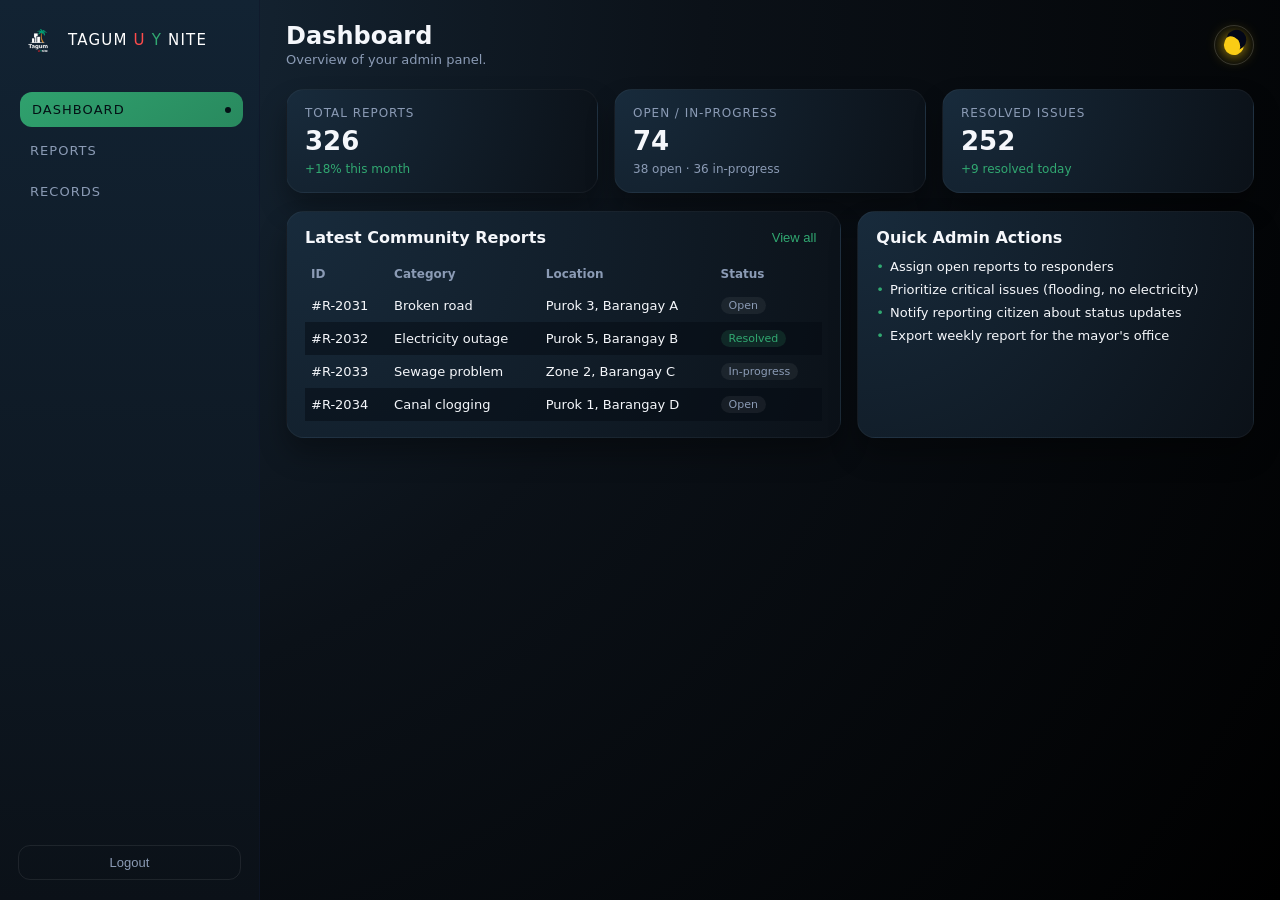
==== dashboard.html @ d2d7cd24 "Initial commit: TAGUM UYNITE admin panel" ====
<!DOCTYPE html>
<html lang="en">
<head>
  <meta charset="UTF-8" />
  <meta name="viewport" content="width=device-width, initial-scale=1.0" />
  <title>TAGUM UYNITE - Admin Panel</title>
  <link rel="stylesheet" href="styles.css" />
</head>
<body class="app-body" data-theme="dark">
  <div class="app-layout">
    <aside class="sidebar">
      <div class="sidebar-brand">
        <div class="brand-mark small">
          <img src="images/LOGO.png" alt="TAGUM UYNITE logo" />
        </div>
        <span class="sidebar-title">
          <span class="brand-part">TAGUM</span>
          <span class="brand-letter brand-u">U</span>
          <span class="brand-letter brand-y">Y</span>
          <span class="brand-part">NITE</span>
        </span>
      </div>
      <nav class="sidebar-nav">
        <a href="#" class="nav-item active" data-view="dashboard">
          <span>DASHBOARD</span>
        </a>
        <a href="#" class="nav-item" data-view="reports">
          <span>REPORTS</span>
        </a>
        <a href="#" class="nav-item" data-view="records">
          <span>RECORDS</span>
        </a>
      </nav>
      <div class="sidebar-footer">
        <button class="btn-ghost" id="logoutBtn">Logout</button>
      </div>
    </aside>

    <main class="app-main">
      <header class="app-header">
        <div>
          <h1 id="viewTitle">Dashboard</h1>
          <p class="muted" id="viewSubtitle">Overview of your admin panel.</p>
        </div>
        <div class="header-actions">
          <button class="btn-outline theme-toggle" id="themeToggle" aria-label="Toggle light and dark mode">
            <span class="theme-icon"></span>
          </button>
        </div>
      </header>
      <section class="view" id="view-dashboard">
        <section class="grid grid-3">
          <div class="card kpi">
            <span class="kpi-label">Total Reports</span>
            <span class="kpi-value">326</span>
            <span class="kpi-trend positive">+18% this month</span>
          </div>
          <div class="card kpi">
            <span class="kpi-label">Open / In-Progress</span>
            <span class="kpi-value">74</span>
            <span class="kpi-trend">38 open · 36 in-progress</span>
          </div>
          <div class="card kpi">
            <span class="kpi-label">Resolved Issues</span>
            <span class="kpi-value">252</span>
            <span class="kpi-trend positive">+9 resolved today</span>
          </div>
        </section>

        <section class="grid grid-2">
          <div class="card table-card">
            <div class="card-header">
              <h2>Latest Community Reports</h2>
              <button class="link-button">View all</button>
            </div>
            <table class="table">
              <thead>
                <tr>
                  <th>ID</th>
                  <th>Category</th>
                  <th>Location</th>
                  <th>Status</th>
                </tr>
              </thead>
              <tbody>
                <tr>
                  <td>#R-2031</td>
                  <td>Broken road</td>
                  <td>Purok 3, Barangay A</td>
                  <td><span class="badge badge-muted">Open</span></td>
                </tr>
                <tr>
                  <td>#R-2032</td>
                  <td>Electricity outage</td>
                  <td>Purok 5, Barangay B</td>
                  <td><span class="badge badge-success">Resolved</span></td>
                </tr>
                <tr>
                  <td>#R-2033</td>
                  <td>Sewage problem</td>
                  <td>Zone 2, Barangay C</td>
                  <td><span class="badge badge-muted">In-progress</span></td>
                </tr>
                <tr>
                  <td>#R-2034</td>
                  <td>Canal clogging</td>
                  <td>Purok 1, Barangay D</td>
                  <td><span class="badge badge-muted">Open</span></td>
                </tr>
              </tbody>
            </table>
          </div>

          <div class="card list-card">
            <div class="card-header">
              <h2>Quick Admin Actions</h2>
            </div>
            <ul class="list">
              <li>Assign open reports to responders</li>
              <li>Prioritize critical issues (flooding, no electricity)</li>
              <li>Notify reporting citizen about status updates</li>
              <li>Export weekly report for the mayor's office</li>
            </ul>
          </div>
        </section>
      </section>

      <section class="view hidden" id="view-reports">
        <section class="grid grid-2">
          <div class="card">
            <div class="card-header">
              <h2>Reports Summary</h2>
            </div>
            <p class="muted">Overview of all community issue reports across the city.</p>
            <ul class="list">
              <li>Filter by barangay, category, or date range</li>
              <li>Identify hotspots for broken roads or flooding</li>
              <li>Monitor which departments respond the fastest</li>
            </ul>
          </div>
          <div class="card table-card">
            <div class="card-header">
              <h2>Reports by Category</h2>
            </div>
            <table class="table">
              <thead>
                <tr>
                  <th>Category</th>
                  <th>Open</th>
                  <th>In-Progress</th>
                  <th>Resolved</th>
                </tr>
              </thead>
              <tbody>
                <tr>
                  <td>Broken roads</td>
                  <td>14</td>
                  <td>9</td>
                  <td>63</td>
                </tr>
                <tr>
                  <td>Electricity issues</td>
                  <td>6</td>
                  <td>8</td>
                  <td>41</td>
                </tr>
                <tr>
                  <td>Sewage system</td>
                  <td>11</td>
                  <td>7</td>
                  <td>32</td>
                </tr>
                <tr>
                  <td>Canal / drainage</td>
                  <td>7</td>
                  <td>5</td>
                  <td>28</td>
                </tr>
              </tbody>
            </table>
          </div>
        </section>
      </section>

      <section class="view hidden" id="view-records">
        <section class="grid grid-2">
          <div class="card table-card">
            <div class="card-header">
              <h2>All Report Records</h2>
            </div>
            <table class="table">
              <thead>
                <tr>
                  <th>ID</th>
                  <th>Category</th>
                  <th>Location</th>
                  <th>Status</th>
                </tr>
              </thead>
              <tbody>
                <tr>
                  <td>#R-1998</td>
                  <td>Broken road</td>
                  <td>Barangay A, Purok 2</td>
                  <td><span class="badge badge-success">Resolved</span></td>
                </tr>
                <tr>
                  <td>#R-2005</td>
                  <td>Electricity issue</td>
                  <td>Barangay B, Purok 1</td>
                  <td><span class="badge badge-muted">In-progress</span></td>
                </tr>
                <tr>
                  <td>#R-2012</td>
                  <td>Sewage problem</td>
                  <td>Barangay C, Zone 4</td>
                  <td><span class="badge badge-muted">Open</span></td>
                </tr>
                <tr>
                  <td>#R-2020</td>
                  <td>Canal clogging</td>
                  <td>Barangay D, Purok 6</td>
                  <td><span class="badge badge-success">Resolved</span></td>
                </tr>
              </tbody>
            </table>
          </div>
          <div class="card list-card">
            <div class="card-header">
              <h2>Record Management</h2>
            </div>
            <ul class="list">
              <li>Search records by ID, location, or resident name</li>
              <li>Update status (Open, In-progress, Resolved)</li>
              <li>Attach notes from field inspectors</li>
              <li>Archive old records after resolution</li>
            </ul>
          </div>
        </section>
      </section>
    </main>
  </div>
  <script src="script.js"></script>
  </body>
</html>
---- styles.css ----
:root {
  --color-bg: #0b1118;
  --color-surface: #122333;
  --color-surface-alt: #182b3c;
  --color-accent: #31a871;
  --color-text: #f5f7fb;
  --color-text-muted: #8b9bb5;
  --radius-lg: 18px;
  --radius-md: 12px;
  --radius-sm: 999px;
  --shadow-soft: 0 18px 45px rgba(0, 0, 0, 0.35);
  --shadow-subtle: 0 12px 30px rgba(0, 0, 0, 0.28);
  --transition-fast: 180ms ease-out;
  --border-subtle: 1px solid rgba(255, 255, 255, 0.06);
}

body[data-theme="light"],
.app-body[data-theme="light"] {
  --color-bg: #f3f6fb;
  --color-surface: #ffffff;
  --color-surface-alt: #e5edf6;
  --color-text: #0b1118;
  --color-text-muted: #5c6b82;
  --shadow-soft: 0 18px 45px rgba(15, 23, 42, 0.16);
  --shadow-subtle: 0 12px 30px rgba(15, 23, 42, 0.12);
  --border-subtle: 1px solid rgba(15, 23, 42, 0.08);
}

*,
*::before,
*::after {
  box-sizing: border-box;
}

body {
  margin: 0;
  font-family: system-ui, -apple-system, BlinkMacSystemFont, "SF Pro Text", sans-serif;
  background: radial-gradient(circle at top left, #182b3c 0, #0b1118 45%, #000 100%);
  color: var(--color-text);
}

img {
  max-width: 100%;
  display: block;
}

a {
  color: inherit;
  text-decoration: none;
}

/* AUTH LAYOUT */

.auth-body {
  min-height: 100vh;
  display: flex;
  align-items: stretch;
  justify-content: center;
  padding: 0;
}

.auth-wrapper {
  width: 100%;
  min-height: 100vh;
  background: linear-gradient(135deg, rgba(18, 35, 51, 0.96), rgba(24, 43, 60, 0.98));
  display: grid;
  grid-template-columns: minmax(0, 1.1fr) minmax(0, 1fr);
  overflow: hidden;
}

.auth-side {
  padding: 32px 36px;
}

.auth-side-media {
  position: relative;
  background: radial-gradient(circle at top left, #31a87122 0, transparent 55%),
    radial-gradient(circle at bottom right, #31a87133 0, transparent 60%),
    linear-gradient(145deg, #122333, #182b3c);
  display: flex;
  flex-direction: column;
  justify-content: space-between;
}

.brand {
  display: flex;
  align-items: center;
  gap: 12px;
}

.brand-mark {
  width: 56px;
  height: 56px;
  display: flex;
  align-items: center;
  justify-content: center;
}

.brand-mark img {
  max-width: 100%;
  max-height: 100%;
  display: block;
}

.brand-mark.small {
  width: 40px;
  height: 40px;
}

.brand-text {
  display: flex;
  flex-direction: column;
  gap: 2px;
}

.brand-name {
  font-size: 18px;
  letter-spacing: 0.06em;
  text-transform: uppercase;
  color: #ffffff;
}

.brand-part {
  color: #ffffff;
}

.brand-letter {
  color: #ffffff;
}

.brand-letter.brand-u {
  color: #ff4b4b;
}

.brand-letter.brand-y {
  color: #31a871;
}

.brand-subtitle {
  font-size: 12px;
  color: var(--color-text-muted);
}

.media-copy {
  margin-top: 72px;
  max-width: 320px;
}

.media-copy h1 {
  margin: 0 0 10px;
  font-size: 28px;
}

.media-copy p {
  margin: 0;
  color: var(--color-text-muted);
  line-height: 1.5;
}

.media-footer {
  font-size: 13px;
  color: var(--color-text-muted);
  opacity: 0.9;
}

.auth-side-form {
  display: flex;
  flex-direction: column;
  align-items: center;
  justify-content: center;
  background: radial-gradient(circle at top, #182b3cbb 0, #122333 55%, #0b1118 100%);
}

.auth-form-card {
  width: 100%;
  max-width: 420px;
  padding: 40px 32px;
}

.auth-form-card h2 {
  margin: 0 0 4px;
}

.auth-subtitle {
  margin: 0 0 24px;
  font-size: 14px;
  color: var(--color-text-muted);
}

.auth-form {
  display: flex;
  flex-direction: column;
  gap: 16px;
}

.field-group {
  display: flex;
  flex-direction: column;
  gap: 6px;
}

.field-group label {
  font-size: 13px;
  color: var(--color-text-muted);
}

input[type="email"],
input[type="password"] {
  padding: 10px 12px;
  border-radius: 12px;
  border: 1px solid rgba(255, 255, 255, 0.06);
  background: rgba(3, 10, 18, 0.95);
  color: var(--color-text);
  font-size: 14px;
  outline: none;
  transition: border-color var(--transition-fast), box-shadow var(--transition-fast), background var(--transition-fast);
}

input::placeholder {
  color: #4b5a70;
}

input:focus {
  border-color: var(--color-accent);
  box-shadow: 0 0 0 1px rgba(49, 168, 113, 0.6);
  background: rgba(3, 10, 18, 0.99);
}

.field-inline {
  display: flex;
  align-items: center;
  justify-content: space-between;
  font-size: 13px;
}

.checkbox {
  display: inline-flex;
  align-items: center;
  gap: 6px;
  cursor: pointer;
  color: var(--color-text-muted);
}

.checkbox input {
  width: 14px;
  height: 14px;
  border-radius: 4px;
}

.link-muted {
  color: var(--color-text-muted);
  font-size: 13px;
}

.link-muted:hover {
  color: var(--color-accent);
}

.btn {
  display: inline-flex;
  align-items: center;
  justify-content: center;
  padding: 10px 14px;
  border-radius: 999px;
  border: none;
  cursor: pointer;
  font-weight: 600;
  font-size: 14px;
  letter-spacing: 0.04em;
  text-transform: uppercase;
  transition: transform var(--transition-fast), box-shadow var(--transition-fast), background var(--transition-fast);
}

.btn-primary {
  background: linear-gradient(145deg, #31a871, #2a8f61);
  color: #041015;
  box-shadow: 0 14px 32px rgba(0, 0, 0, 0.45);
  width: 100%;
}

.btn-primary:hover {
  transform: translateY(-1px);
  box-shadow: 0 18px 40px rgba(0, 0, 0, 0.55);
}

.auth-footer-text {
  margin-top: 18px;
  font-size: 12px;
  color: var(--color-text-muted);
}

/* APP LAYOUT */

.app-body {
  min-height: 100vh;
  background: radial-gradient(circle at top left, var(--color-surface-alt) 0, var(--color-bg) 45%, #000 100%);
}

.app-layout {
  display: grid;
  grid-template-columns: 260px minmax(0, 1fr);
  min-height: 100vh;
}

.sidebar {
  background: linear-gradient(180deg, #122333, #0b1118);
  border-right: 1px solid rgba(15, 23, 42, 0.6);
  padding: 20px 18px;
  display: flex;
  flex-direction: column;
}

.sidebar-brand {
  display: flex;
  align-items: center;
  gap: 10px;
  margin-bottom: 32px;
}

.sidebar-title {
  font-size: 15px;
  letter-spacing: 0.08em;
  text-transform: uppercase;
}

.sidebar-nav {
  display: flex;
  flex-direction: column;
  gap: 6px;
}

.nav-item {
  padding: 10px 12px;
  border-radius: 12px;
  color: var(--color-text-muted);
  font-size: 13px;
  letter-spacing: 0.08em;
  text-transform: uppercase;
  display: flex;
  align-items: center;
  justify-content: space-between;
  transition: background var(--transition-fast), color var(--transition-fast), transform var(--transition-fast);
}

.nav-item::after {
  content: "";
  width: 6px;
  height: 6px;
  border-radius: 999px;
  background: transparent;
}

.nav-item:hover {
  background: rgba(49, 168, 113, 0.12);
  color: var(--color-text);
}

.nav-item.active {
  background: linear-gradient(145deg, rgba(49, 168, 113, 0.95), rgba(42, 143, 97, 0.95));
  color: #041015;
  transform: translateX(2px);
}

.nav-item.active::after {
  background: #041015;
}

.sidebar-footer {
  margin-top: auto;
}

.btn-ghost {
  width: 100%;
  padding: 9px 12px;
  border-radius: 12px;
  border: 1px solid rgba(255, 255, 255, 0.08);
  background: transparent;
  color: var(--color-text-muted);
  font-size: 13px;
  cursor: pointer;
  transition: background var(--transition-fast), color var(--transition-fast), border-color var(--transition-fast);
}

.btn-ghost:hover {
  background: rgba(255, 255, 255, 0.03);
  color: var(--color-text);
  border-color: rgba(255, 255, 255, 0.16);
}

.app-main {
  padding: 22px 26px 28px;
}

.app-header {
  display: flex;
  align-items: center;
  justify-content: space-between;
  gap: 16px;
  margin-bottom: 22px;
}

.app-header h1 {
  margin: 0;
  font-size: 24px;
}

.muted {
  margin: 2px 0 0;
  color: var(--color-text-muted);
  font-size: 13px;
}

.header-actions {
  display: flex;
  align-items: center;
  gap: 10px;
}

.btn-outline {
  padding: 8px 14px;
  border-radius: 999px;
  border: 1px solid rgba(255, 255, 255, 0.16);
  background: transparent;
  color: var(--color-text);
  font-size: 13px;
  cursor: pointer;
  transition: background var(--transition-fast), border-color var(--transition-fast);
}

.btn-outline:hover {
  background: rgba(255, 255, 255, 0.04);
}

.grid {
  display: grid;
  gap: 16px;
}

.grid-3 {
  grid-template-columns: repeat(3, minmax(0, 1fr));
  margin-bottom: 18px;
}

.grid-2 {
  grid-template-columns: 1.4fr 1fr;
}

.card {
  background: radial-gradient(circle at top left, var(--color-surface-alt), var(--color-bg));
  border-radius: 18px;
  padding: 16px 18px;
  border: 1px solid rgba(255, 255, 255, 0.04);
  box-shadow: 0 16px 28px rgba(0, 0, 0, 0.32);
}

.card-header {
  display: flex;
  align-items: center;
  justify-content: space-between;
  margin-bottom: 12px;
}

.card-header h2 {
  margin: 0;
  font-size: 16px;
}

.link-button {
  border: none;
  background: transparent;
  color: var(--color-accent);
  font-size: 13px;
  cursor: pointer;
}

.kpi {
  display: flex;
  flex-direction: column;
  gap: 6px;
}

.kpi-label {
  font-size: 12px;
  text-transform: uppercase;
  letter-spacing: 0.08em;
  color: var(--color-text-muted);
}

.kpi-value {
  font-size: 26px;
  font-weight: 600;
}

.kpi-trend {
  font-size: 12px;
  color: var(--color-text-muted);
}

.kpi-trend.positive {
  color: var(--color-accent);
}

.table-card {
  overflow: hidden;
}

.table {
  width: 100%;
  border-collapse: collapse;
  font-size: 13px;
}

.table th,
.table td {
  padding: 8px 6px;
  text-align: left;
}

.table thead {
  color: var(--color-text-muted);
  font-size: 12px;
}

.table tbody tr:nth-child(even) {
  background: rgba(4, 10, 18, 0.5);
}

.badge {
  display: inline-flex;
  align-items: center;
  padding: 2px 8px;
  border-radius: 999px;
  font-size: 11px;
}

.badge-success {
  background: rgba(49, 168, 113, 0.16);
  color: var(--color-accent);
}

.badge-muted {
  background: rgba(255, 255, 255, 0.06);
  color: var(--color-text-muted);
}

.list {
  list-style: none;
  margin: 0;
  padding: 0;
  display: flex;
  flex-direction: column;
  gap: 8px;
  font-size: 13px;
}

.list li::before {
  content: "•";
  color: var(--color-accent);
  margin-right: 6px;
}

.view {
  display: block;
}

.view.hidden {
  display: none;
}

.theme-toggle {
  display: inline-flex;
  align-items: center;
  justify-content: center;
  width: 40px;
  height: 40px;
  padding: 0;
  border-radius: 999px;
}

.theme-toggle .theme-icon {
  width: 20px;
  height: 20px;
  border-radius: 50%;
  position: relative;
  background: #facc15; /* sun / moon base */
  box-shadow: 0 0 12px rgba(250, 204, 21, 0.7);
  transition: background var(--transition-fast), transform var(--transition-fast), box-shadow var(--transition-fast),
    border-radius var(--transition-fast);
}

.theme-toggle .theme-icon::before {
  content: "";
  position: absolute;
  inset: 0;
  border-radius: 50%;
  box-shadow: 8px -4px 0 0 #020617; /* dark cutout for moon */
  opacity: 0;
  transform: translateX(0);
  transition: opacity var(--transition-fast), transform var(--transition-fast);
}

.app-body[data-theme="dark"] .theme-toggle .theme-icon {
  background: #facc15; /* keep yellow so moon stays visible */
  box-shadow: 0 0 16px rgba(250, 204, 21, 0.9);
  transform: rotate(-20deg);
}

.app-body[data-theme="dark"] .theme-toggle .theme-icon::before {
  opacity: 1;
  transform: translateX(-4px);
}

/* RESPONSIVE */

@media (max-width: 900px) {
  .auth-wrapper {
    grid-template-columns: minmax(0, 1fr);
  }

  .auth-side-media {
    display: none;
  }

  .app-layout {
    grid-template-columns: 72px minmax(0, 1fr);
  }

  .sidebar-title {
    display: none;
  }

  .nav-item span {
    font-size: 0;
  }
}

@media (max-width: 720px) {
  .app-header {
    flex-direction: column;
    align-items: flex-start;
  }

  .grid-3 {
    grid-template-columns: repeat(1, minmax(0, 1fr));
  }

  .grid-2 {
    grid-template-columns: minmax(0, 1fr);
  }
}
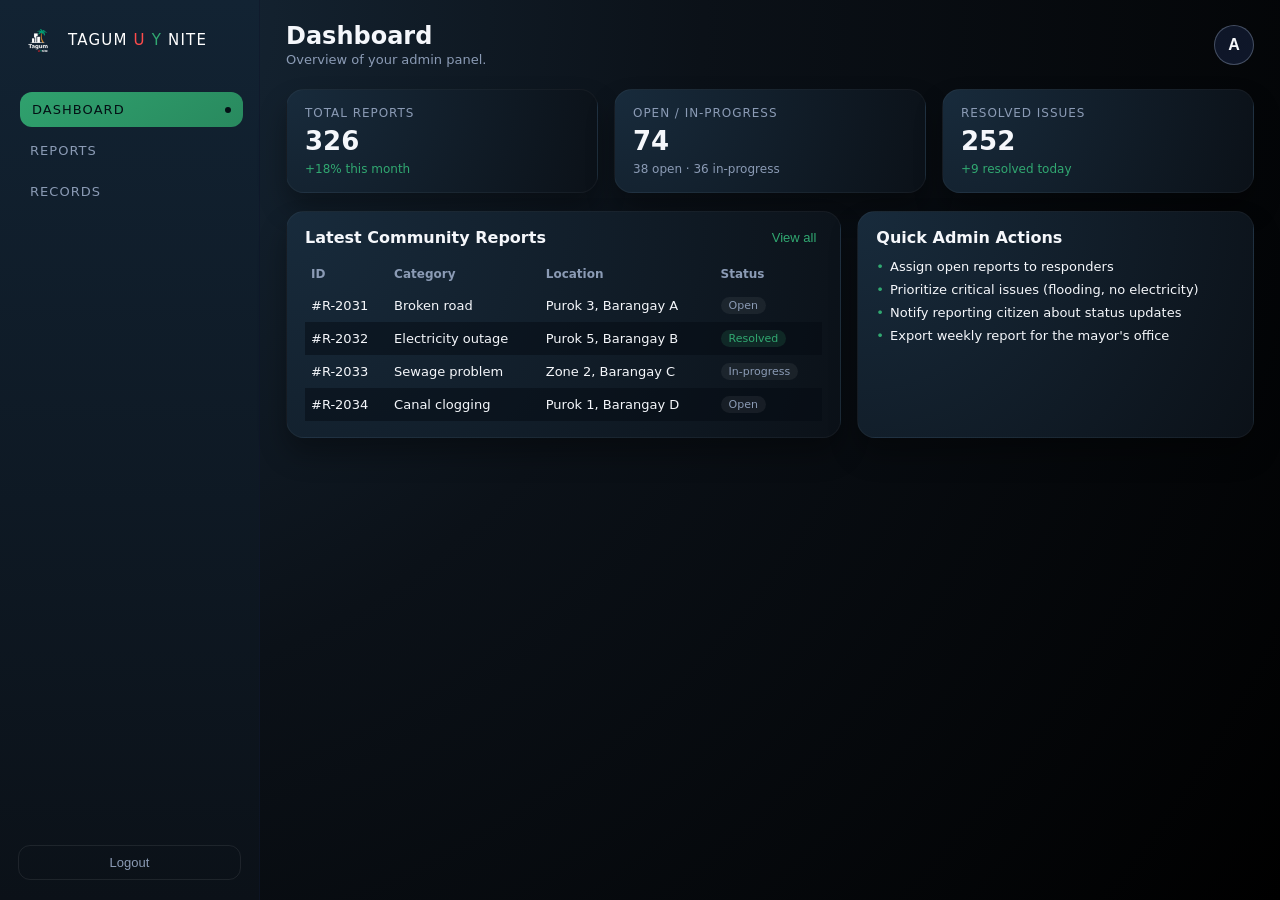
==== commit 28ff186f: "Add account dropdown, new theme toggle, and mobile/admin UI polish" ====
--- a/dashboard.html
+++ b/dashboard.html
@@ -32,7 +32,7 @@
         </a>
       </nav>
       <div class="sidebar-footer">
-        <button class="btn-ghost" id="logoutBtn">Logout</button>
+        <button class="btn-ghost logout-btn">Logout</button>
       </div>
     </aside>
 
@@ -43,9 +43,25 @@
           <p class="muted" id="viewSubtitle">Overview of your admin panel.</p>
         </div>
         <div class="header-actions">
-          <button class="btn-outline theme-toggle" id="themeToggle" aria-label="Toggle light and dark mode">
-            <span class="theme-icon"></span>
-          </button>
+          <div class="account-menu">
+            <button class="account-btn" id="accountBtn" aria-label="Open account menu">
+              <span class="account-avatar">A</span>
+            </button>
+            <div class="account-dropdown" id="accountDropdown">
+              <div class="account-header">
+                <div class="account-name">Admin</div>
+                <div class="account-email">admin@tagumuynite.com</div>
+              </div>
+              <button type="button" class="account-item">Profile settings</button>
+              <button type="button" class="account-item account-item-inline theme-row">
+                <span>Theme</span>
+                <span class="theme-chip theme-toggle" aria-label="Toggle light and dark mode">
+                  <span class="theme-label">Dark</span>
+                </span>
+              </button>
+              <button type="button" class="account-item account-logout logout-btn">Logout</button>
+            </div>
+          </div>
         </div>
       </header>
       <section class="view" id="view-dashboard">
@@ -239,6 +255,11 @@
         </section>
       </section>
     </main>
+    <nav class="mobile-bottom-nav">
+      <button class="mobile-nav-item active" data-view="dashboard">Dashboard</button>
+      <button class="mobile-nav-item" data-view="reports">Reports</button>
+      <button class="mobile-nav-item" data-view="records">Records</button>
+    </nav>
   </div>
   <script src="script.js"></script>
   </body>
--- a/styles.css
+++ b/styles.css
@@ -35,7 +35,7 @@
 body {
   margin: 0;
   font-family: system-ui, -apple-system, BlinkMacSystemFont, "SF Pro Text", sans-serif;
-  background: radial-gradient(circle at top left, #182b3c 0, #0b1118 45%, #000 100%);
+  background: radial-gradient(circle at top left, var(--color-surface-alt) 0, var(--color-bg) 45%, #000 100%);
   color: var(--color-text);
 }
 
@@ -391,6 +391,51 @@
   padding: 22px 26px 28px;
 }
 
+.mobile-bottom-nav {
+  position: fixed;
+  left: 0;
+  right: 0;
+  bottom: 0;
+  height: 60px;
+  padding: 0 18px;
+  display: none;
+  align-items: center;
+  justify-content: space-between;
+  background: radial-gradient(circle at top, rgba(15, 23, 42, 0.96), rgba(2, 6, 23, 0.98));
+  border-top: 1px solid rgba(15, 23, 42, 0.6);
+  backdrop-filter: blur(18px);
+  z-index: 30;
+  transition: transform var(--transition-fast), opacity var(--transition-fast);
+}
+
+.mobile-bottom-nav.hidden {
+  transform: translateY(100%);
+  opacity: 0;
+}
+
+.mobile-nav-item {
+  flex: 1;
+  margin: 0 4px;
+  height: 40px;
+  border-radius: 999px;
+  border: 1px solid rgba(148, 163, 184, 0.45);
+  background: transparent;
+  color: var(--color-text-muted);
+  font-size: 12px;
+  letter-spacing: 0.08em;
+  text-transform: uppercase;
+  cursor: pointer;
+  transition: background var(--transition-fast), color var(--transition-fast), border-color var(--transition-fast),
+    transform var(--transition-fast);
+}
+
+.mobile-nav-item.active {
+  background: linear-gradient(145deg, rgba(49, 168, 113, 0.95), rgba(42, 143, 97, 0.95));
+  border-color: transparent;
+  color: #041015;
+  transform: translateY(-1px);
+}
+
 .app-header {
   display: flex;
   align-items: center;
@@ -414,6 +459,151 @@
   display: flex;
   align-items: center;
   gap: 10px;
+}
+
+.account-menu {
+  position: relative;
+}
+
+.account-btn {
+  width: 40px;
+  height: 40px;
+  border-radius: 999px;
+  border: 1px solid rgba(148, 163, 184, 0.4);
+  background: radial-gradient(circle at top, rgba(15, 23, 42, 0.95), rgba(15, 23, 42, 0.98));
+  display: flex;
+  align-items: center;
+  justify-content: center;
+  cursor: pointer;
+  padding: 0;
+}
+
+.account-avatar {
+  font-size: 16px;
+  font-weight: 600;
+  color: var(--color-text);
+}
+
+/* Light mode polish for avatar */
+body[data-theme="light"] .account-btn,
+.app-body[data-theme="light"] .account-btn {
+  background: radial-gradient(circle at top, #e2e8f0, #cbd5f5);
+  border-color: rgba(148, 163, 184, 0.8);
+}
+
+.account-dropdown {
+  position: absolute;
+  right: 0;
+  top: 48px;
+  width: 220px;
+  padding: 10px 10px 8px;
+  border-radius: 16px;
+  background: radial-gradient(circle at top left, var(--color-surface-alt), var(--color-bg));
+  border: 1px solid rgba(15, 23, 42, 0.6);
+  box-shadow: 0 20px 40px rgba(0, 0, 0, 0.55);
+  display: none;
+  z-index: 40;
+}
+
+.account-dropdown.open {
+  display: block;
+}
+
+.account-header {
+  padding: 6px 4px 8px;
+  border-bottom: 1px solid rgba(148, 163, 184, 0.35);
+  margin-bottom: 6px;
+}
+
+.account-name {
+  font-size: 14px;
+  font-weight: 600;
+}
+
+.account-email {
+  font-size: 11px;
+  color: var(--color-text-muted);
+}
+
+.account-item {
+  width: 100%;
+  margin-top: 4px;
+  padding: 8px 10px;
+  border-radius: 10px;
+  border: none;
+  background: transparent;
+  color: var(--color-text);
+  font-size: 12px;
+  text-align: left;
+  cursor: pointer;
+}
+
+.account-item:hover {
+  background: rgba(15, 23, 42, 0.8);
+}
+
+.account-item-inline {
+  display: flex;
+  align-items: center;
+  justify-content: space-between;
+  gap: 8px;
+}
+
+.theme-chip {
+  display: inline-flex;
+  align-items: center;
+  justify-content: center;
+  min-width: 80px;
+  height: 28px;
+  padding: 0 6px 0 4px;
+  border-radius: 999px;
+  background: transparent;
+  border: 1px solid rgba(148, 163, 184, 0.55);
+  font-size: 10px;
+  text-transform: uppercase;
+  letter-spacing: 0.12em;
+  position: relative;
+  overflow: hidden;
+}
+
+.theme-chip .theme-label {
+  color: var(--color-text);
+  font-size: 0;
+}
+
+.theme-chip::before {
+  content: "";
+  position: absolute;
+  width: 20px;
+  height: 20px;
+  border-radius: 999px;
+  background: #facc15; /* sun */
+  box-shadow: 0 0 10px rgba(250, 204, 21, 0.7);
+  left: 4px;
+  top: 50%;
+  transform: translateY(-50%);
+  transition: left var(--transition-fast), background var(--transition-fast), box-shadow var(--transition-fast),
+    transform var(--transition-fast);
+}
+
+/* Light mode: show sun on left, label on right */
+body[data-theme="light"] .theme-chip::before,
+.app-body[data-theme="light"] .theme-chip::before {
+  left: 4px;
+  background: #facc15;
+  box-shadow: 0 0 10px rgba(250, 204, 21, 0.7);
+}
+
+/* Dark mode: move icon to right and simulate moon */
+body[data-theme="dark"] .theme-chip::before,
+.app-body[data-theme="dark"] .theme-chip::before {
+  left: calc(100% - 24px);
+  background: #0f172a;
+  box-shadow: 0 0 14px rgba(15, 23, 42, 0.9);
+}
+
+.account-logout {
+  color: #fecaca;
 }
 
 .btn-outline {
@@ -615,29 +805,62 @@
 @media (max-width: 900px) {
   .auth-wrapper {
     grid-template-columns: minmax(0, 1fr);
+    grid-auto-rows: auto;
+    background: transparent;
   }
 
   .auth-side-media {
+    display: none; /* hide logo block on mobile */
+  }
+
+  .auth-side.auth-side-form {
+    background: transparent;
+    padding-top: 0;
+    display: flex;
+    align-items: center;
+    justify-content: center;
+  }
+
+  /* Pull form closer to logo on mobile */
+  .auth-form-card {
+    margin-top: 0;
+  }
+
+  .app-main {
+    padding-bottom: 80px; /* space for bottom nav */
+  }
+
+  .mobile-bottom-nav {
+    display: flex;
+  }
+
+  .app-layout {
+    grid-template-columns: minmax(0, 1fr);
+  }
+
+  .sidebar {
     display: none;
   }
 
-  .app-layout {
-    grid-template-columns: 72px minmax(0, 1fr);
-  }
-
-  .sidebar-title {
-    display: none;
-  }
-
-  .nav-item span {
-    font-size: 0;
+  /* Center headings on mobile login */
+  .auth-form-card h2,
+  .auth-form-card .auth-subtitle {
+    text-align: center;
+  }
+
+  /* Softer inputs on mobile (remove hard border look) */
+  .auth-form-card input[type="email"],
+  .auth-form-card input[type="password"] {
+    border: none;
+    box-shadow: 0 0 0 1px rgba(0, 0, 0, 0.6);
   }
 }
 
 @media (max-width: 720px) {
   .app-header {
-    flex-direction: column;
-    align-items: flex-start;
+    flex-direction: row;
+    align-items: center;
+    justify-content: space-between;
   }
 
   .grid-3 {
